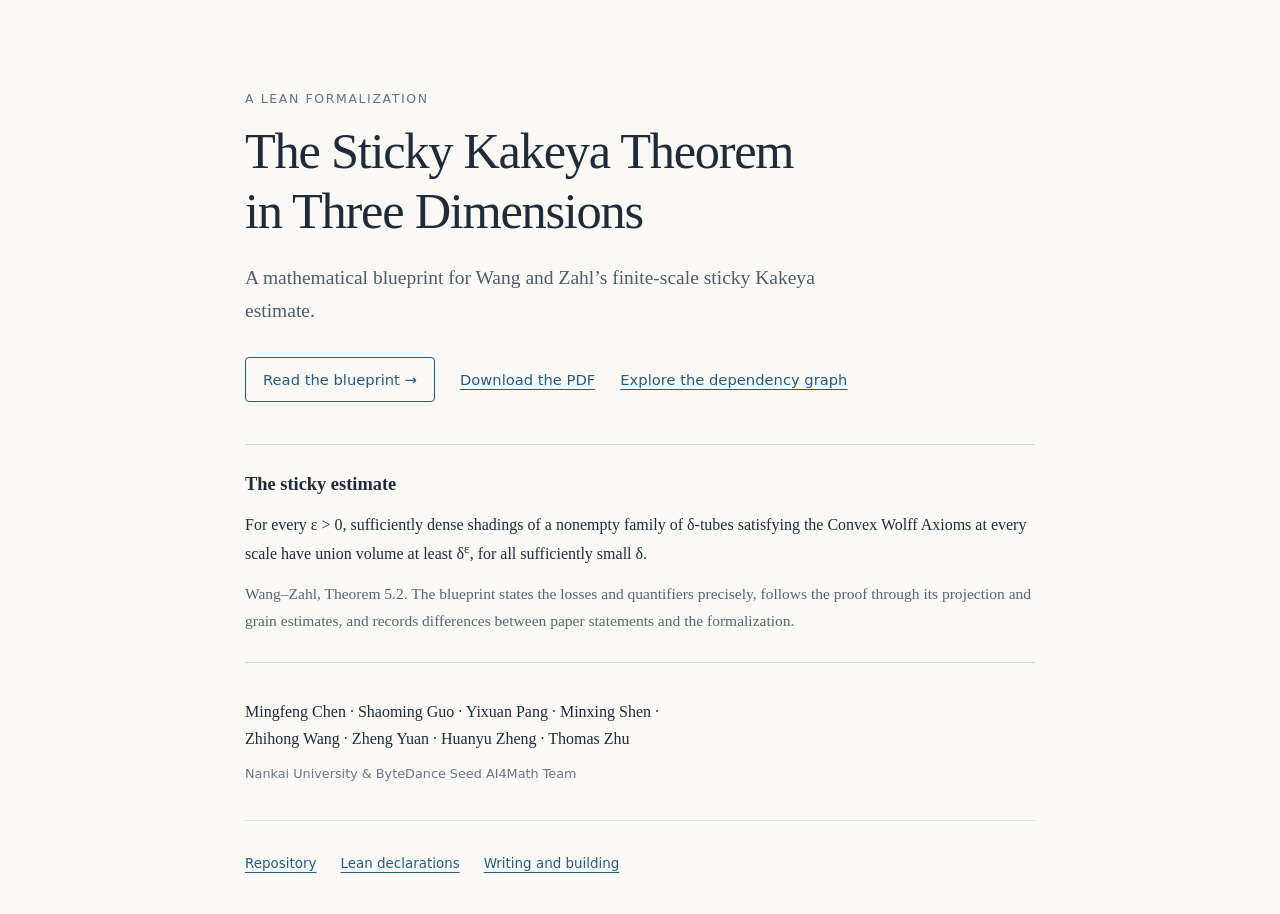
==== blueprint/site-src/index.html @ 23eacb10 "docs: add sticky Kakeya blueprint with audited Lean references" ====
<!doctype html>
<html lang="en">
<head>
  <meta charset="utf-8">
  <meta name="viewport" content="width=device-width, initial-scale=1">
  <meta name="description" content="A blueprint for the Lean formalization of Wang and Zahl's sticky Kakeya estimate in three dimensions.">
  <title>The Sticky Kakeya Theorem in Three Dimensions</title>
  <link rel="stylesheet" href="assets/site.css">
</head>
<body>
  <main>
    <p class="eyebrow">A Lean formalization</p>
    <h1>The Sticky Kakeya Theorem<br>in Three Dimensions</h1>
    <p class="lead">A mathematical blueprint for Wang and Zahl’s finite-scale sticky Kakeya estimate.</p>
    <nav class="reading" aria-label="Read the project">
      <a class="primary" href="blueprint/index.html">Read the blueprint <span aria-hidden="true">→</span></a>
      <a href="blueprint.pdf">Download the PDF</a>
      <a href="blueprint/dep_graph_document.html">Explore the dependency graph</a>
    </nav>
    <section class="theorem" aria-labelledby="theorem-title">
      <h2 id="theorem-title">The sticky estimate</h2>
      <p>For every ε &gt; 0, sufficiently dense shadings of a nonempty family of δ-tubes satisfying the Convex Wolff Axioms at every scale have union volume at least δ<sup>ε</sup>, for all sufficiently small δ.</p>
      <p class="note">Wang–Zahl, Theorem 5.2. The blueprint states the losses and quantifiers precisely, follows the proof through its projection and grain estimates, and records differences between paper statements and the formalization.</p>
    </section>
    <p>Mingfeng Chen · Shaoming Guo · Yixuan Pang · Minxing Shen ·<br class="wide-only"> Zhihong Wang · Zheng Yuan · Huanyu Zheng · Thomas Zhu</p>
    <p class="affiliation">Nankai University &amp; ByteDance Seed AI4Math Team</p>
    <footer>
      <a href="https://github.com/Yu-Misaka/3d-sticky-kakeya">Repository</a>
      <a href="lean/find/">Lean declarations</a>
      <a href="https://github.com/Yu-Misaka/3d-sticky-kakeya/blob/main/blueprint/README.md">Writing and building</a>
    </footer>
  </main>
</body>
</html>
---- blueprint/site-src/assets/site.css ----
:root { color-scheme: light; font-family: Georgia, "Times New Roman", serif; color: #202b39; background: #faf9f5; }
* { box-sizing: border-box; }
body { margin: 0; }
main { max-width: 850px; margin: 0 auto; padding: 76px 30px 38px; line-height: 1.7; }
h1 { margin: 8px 0 20px; font-size: clamp(2.1rem, 5vw, 3.15rem); line-height: 1.18; font-weight: 500; letter-spacing: -.025em; }
h2 { font-size: 1.15rem; font-weight: 600; margin: 0 0 10px; }
a { color: #255b83; text-decoration-thickness: 1px; text-underline-offset: 4px; }
a:hover { color: #173c58; }
a:focus-visible, input:focus-visible { outline: 3px solid #6b9bbd; outline-offset: 4px; }
.eyebrow, .affiliation, footer, .reading, .source-form, .status { font-family: system-ui, sans-serif; }
.eyebrow { color: #637486; text-transform: uppercase; letter-spacing: .13em; font-size: .78rem; }
.lead { max-width: 590px; font-size: 1.22rem; color: #4e5d6b; }
.reading { display: flex; flex-wrap: wrap; align-items: center; gap: 16px 25px; margin: 30px 0 42px; font-size: .92rem; }
.primary { border: 1px solid #255b83; padding: 9px 17px; text-decoration: none; border-radius: 4px; }
.theorem { border-top: 1px solid #cfd5d8; border-bottom: 1px solid #cfd5d8; padding: 24px 0 14px; margin-bottom: 35px; }
.theorem > p { margin: 10px 0 14px; }
.note { color: #586571; font-size: .97rem; }
.affiliation { color: #687583; font-size: .8rem; margin-top: -6px; }
footer { display: flex; flex-wrap: wrap; gap: 12px 24px; padding-top: 32px; margin-top: 36px; border-top: 1px solid #e0e3e4; font-size: .84rem; }
.source-form { margin: 28px 0 18px; }
.source-form label { display: block; margin-bottom: 8px; }
input { width: 100%; padding: 11px; border: 1px solid #b5c0c9; border-radius: 4px; background: white; font: inherit; }
.declarations { padding-left: 20px; font-family: ui-monospace, monospace; font-size: .84rem; line-height: 1.7; overflow-wrap: anywhere; }
.declarations li { margin-bottom: 13px; }
.status { font-size: .88rem; color: #596978; }
@media (max-width: 600px) { main { padding: 38px 20px 26px; } .wide-only { display: none; } .reading { align-items: flex-start; flex-direction: column; gap: 16px; } }
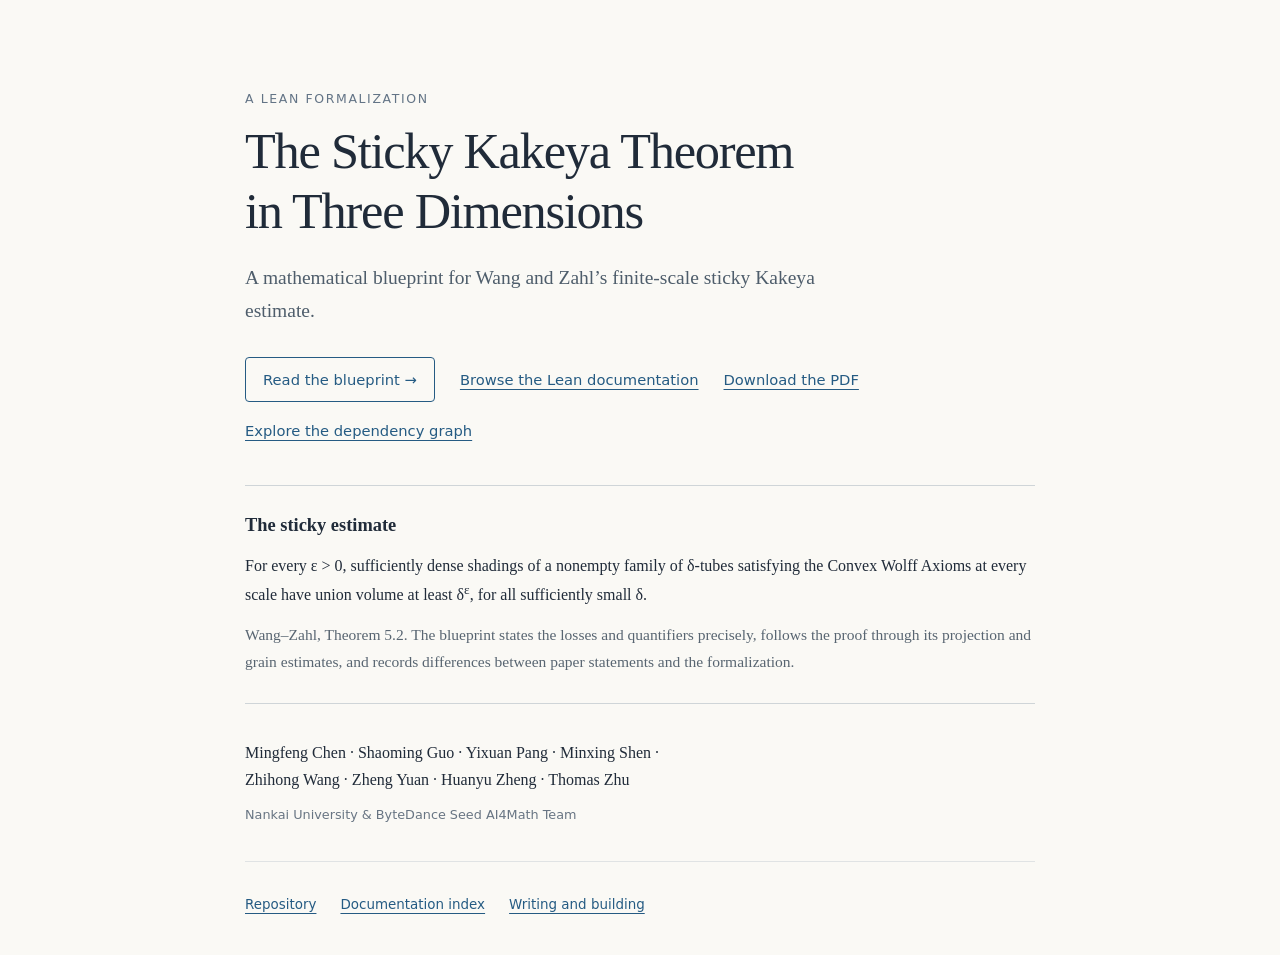
==== commit 0e4c238e: "docs: integrate doc-gen4 and Lean checks with blueprint" ====
--- a/blueprint/site-src/index.html
+++ b/blueprint/site-src/index.html
@@ -14,6 +14,7 @@
     <p class="lead">A mathematical blueprint for Wang and Zahl’s finite-scale sticky Kakeya estimate.</p>
     <nav class="reading" aria-label="Read the project">
       <a class="primary" href="blueprint/index.html">Read the blueprint <span aria-hidden="true">→</span></a>
+      <a href="lean/Documentation.html">Browse the Lean documentation</a>
       <a href="blueprint.pdf">Download the PDF</a>
       <a href="blueprint/dep_graph_document.html">Explore the dependency graph</a>
     </nav>
@@ -26,7 +27,7 @@
     <p class="affiliation">Nankai University &amp; ByteDance Seed AI4Math Team</p>
     <footer>
       <a href="https://github.com/Yu-Misaka/3d-sticky-kakeya">Repository</a>
-      <a href="lean/find/">Lean declarations</a>
+      <a href="lean/index.html">Documentation index</a>
       <a href="https://github.com/Yu-Misaka/3d-sticky-kakeya/blob/main/blueprint/README.md">Writing and building</a>
     </footer>
   </main>
--- a/blueprint/site-src/assets/site.css
+++ b/blueprint/site-src/assets/site.css
@@ -6,8 +6,8 @@
 h2 { font-size: 1.15rem; font-weight: 600; margin: 0 0 10px; }
 a { color: #255b83; text-decoration-thickness: 1px; text-underline-offset: 4px; }
 a:hover { color: #173c58; }
-a:focus-visible, input:focus-visible { outline: 3px solid #6b9bbd; outline-offset: 4px; }
-.eyebrow, .affiliation, footer, .reading, .source-form, .status { font-family: system-ui, sans-serif; }
+a:focus-visible { outline: 3px solid #6b9bbd; outline-offset: 4px; }
+.eyebrow, .affiliation, footer, .reading { font-family: system-ui, sans-serif; }
 .eyebrow { color: #637486; text-transform: uppercase; letter-spacing: .13em; font-size: .78rem; }
 .lead { max-width: 590px; font-size: 1.22rem; color: #4e5d6b; }
 .reading { display: flex; flex-wrap: wrap; align-items: center; gap: 16px 25px; margin: 30px 0 42px; font-size: .92rem; }
@@ -17,10 +17,4 @@
 .note { color: #586571; font-size: .97rem; }
 .affiliation { color: #687583; font-size: .8rem; margin-top: -6px; }
 footer { display: flex; flex-wrap: wrap; gap: 12px 24px; padding-top: 32px; margin-top: 36px; border-top: 1px solid #e0e3e4; font-size: .84rem; }
-.source-form { margin: 28px 0 18px; }
-.source-form label { display: block; margin-bottom: 8px; }
-input { width: 100%; padding: 11px; border: 1px solid #b5c0c9; border-radius: 4px; background: white; font: inherit; }
-.declarations { padding-left: 20px; font-family: ui-monospace, monospace; font-size: .84rem; line-height: 1.7; overflow-wrap: anywhere; }
-.declarations li { margin-bottom: 13px; }
-.status { font-size: .88rem; color: #596978; }
 @media (max-width: 600px) { main { padding: 38px 20px 26px; } .wide-only { display: none; } .reading { align-items: flex-start; flex-direction: column; gap: 16px; } }
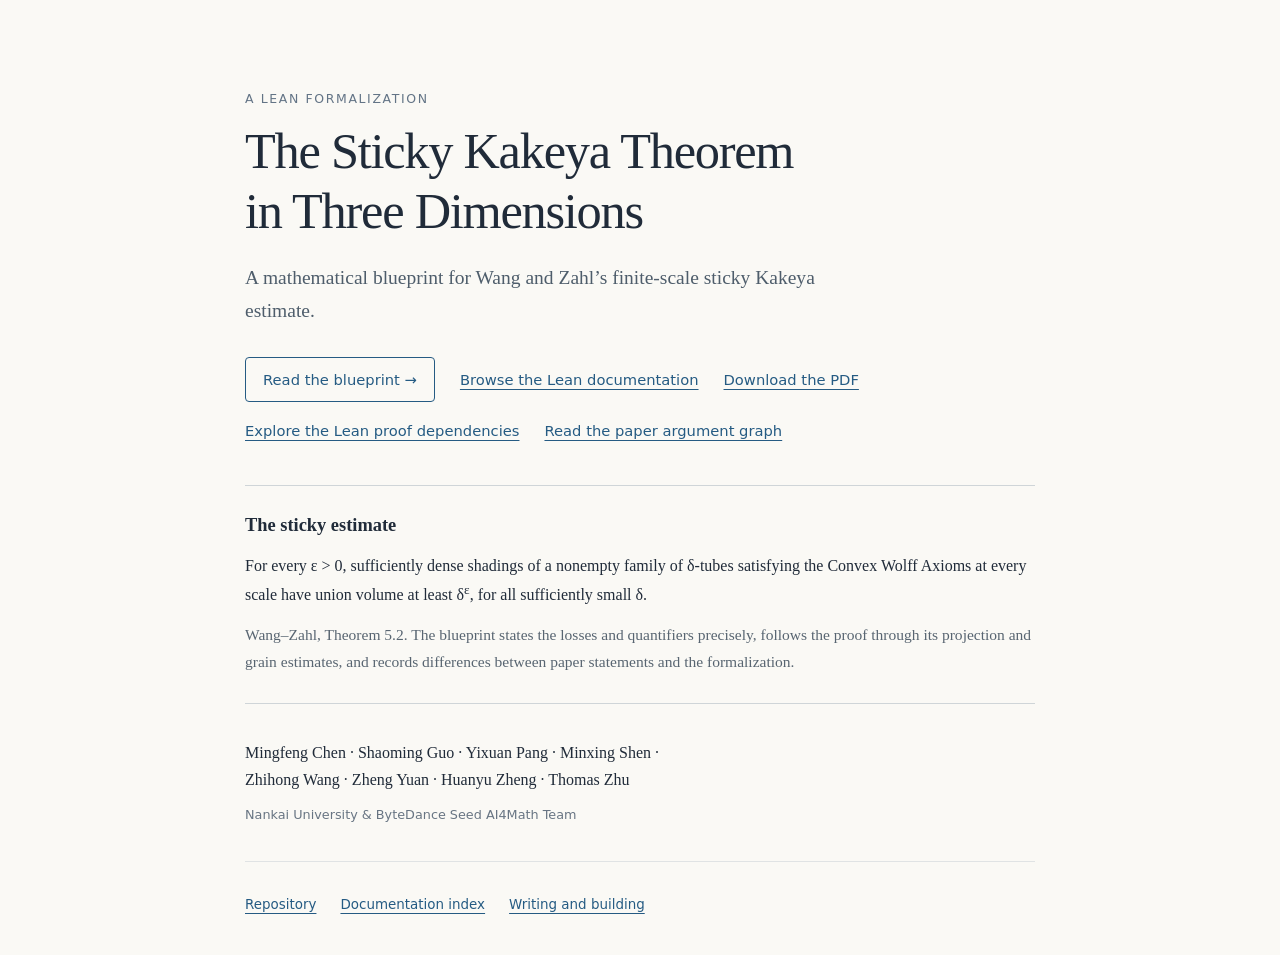
==== commit 267ca771: "docs: derive sticky proof dependencies from Lean terms" ====
--- a/blueprint/site-src/index.html
+++ b/blueprint/site-src/index.html
@@ -16,7 +16,8 @@
       <a class="primary" href="blueprint/index.html">Read the blueprint <span aria-hidden="true">→</span></a>
       <a href="lean/Documentation.html">Browse the Lean documentation</a>
       <a href="blueprint.pdf">Download the PDF</a>
-      <a href="blueprint/dep_graph_document.html">Explore the dependency graph</a>
+      <a href="blueprint/lean_dependencies.html">Explore the Lean proof dependencies</a>
+      <a href="blueprint/dep_graph_document.html">Read the paper argument graph</a>
     </nav>
     <section class="theorem" aria-labelledby="theorem-title">
       <h2 id="theorem-title">The sticky estimate</h2>
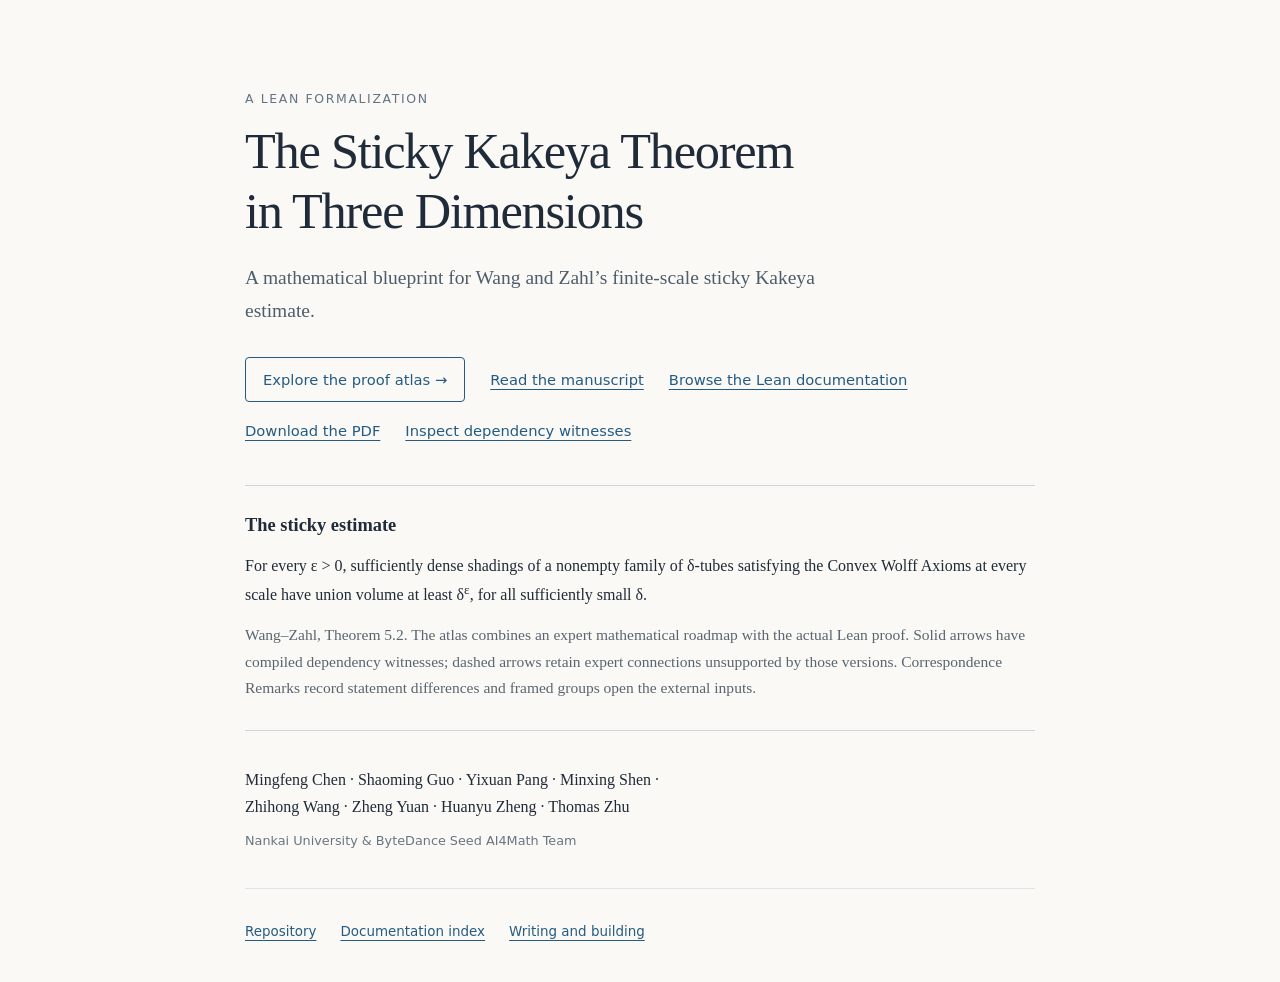
==== commit c0a0ca09: "Reconcile expert blueprint with audited Lean dependencies" ====
--- a/blueprint/site-src/index.html
+++ b/blueprint/site-src/index.html
@@ -13,16 +13,16 @@
     <h1>The Sticky Kakeya Theorem<br>in Three Dimensions</h1>
     <p class="lead">A mathematical blueprint for Wang and Zahl’s finite-scale sticky Kakeya estimate.</p>
     <nav class="reading" aria-label="Read the project">
-      <a class="primary" href="blueprint/index.html">Read the blueprint <span aria-hidden="true">→</span></a>
+      <a class="primary" href="blueprint/lean_dependencies.html">Explore the proof atlas <span aria-hidden="true">→</span></a>
+      <a href="blueprint/index.html">Read the manuscript</a>
       <a href="lean/Documentation.html">Browse the Lean documentation</a>
       <a href="blueprint.pdf">Download the PDF</a>
-      <a href="blueprint/lean_dependencies.html">Explore the Lean proof dependencies</a>
-      <a href="blueprint/dep_graph_document.html">Read the paper argument graph</a>
+      <a href="blueprint/atlas-audit.html">Inspect dependency witnesses</a>
     </nav>
     <section class="theorem" aria-labelledby="theorem-title">
       <h2 id="theorem-title">The sticky estimate</h2>
       <p>For every ε &gt; 0, sufficiently dense shadings of a nonempty family of δ-tubes satisfying the Convex Wolff Axioms at every scale have union volume at least δ<sup>ε</sup>, for all sufficiently small δ.</p>
-      <p class="note">Wang–Zahl, Theorem 5.2. The blueprint states the losses and quantifiers precisely, follows the proof through its projection and grain estimates, and records differences between paper statements and the formalization.</p>
+      <p class="note">Wang–Zahl, Theorem 5.2. The atlas combines an expert mathematical roadmap with the actual Lean proof. Solid arrows have compiled dependency witnesses; dashed arrows retain expert connections unsupported by those versions. Correspondence Remarks record statement differences and framed groups open the external inputs.</p>
     </section>
     <p>Mingfeng Chen · Shaoming Guo · Yixuan Pang · Minxing Shen ·<br class="wide-only"> Zhihong Wang · Zheng Yuan · Huanyu Zheng · Thomas Zhu</p>
     <p class="affiliation">Nankai University &amp; ByteDance Seed AI4Math Team</p>
